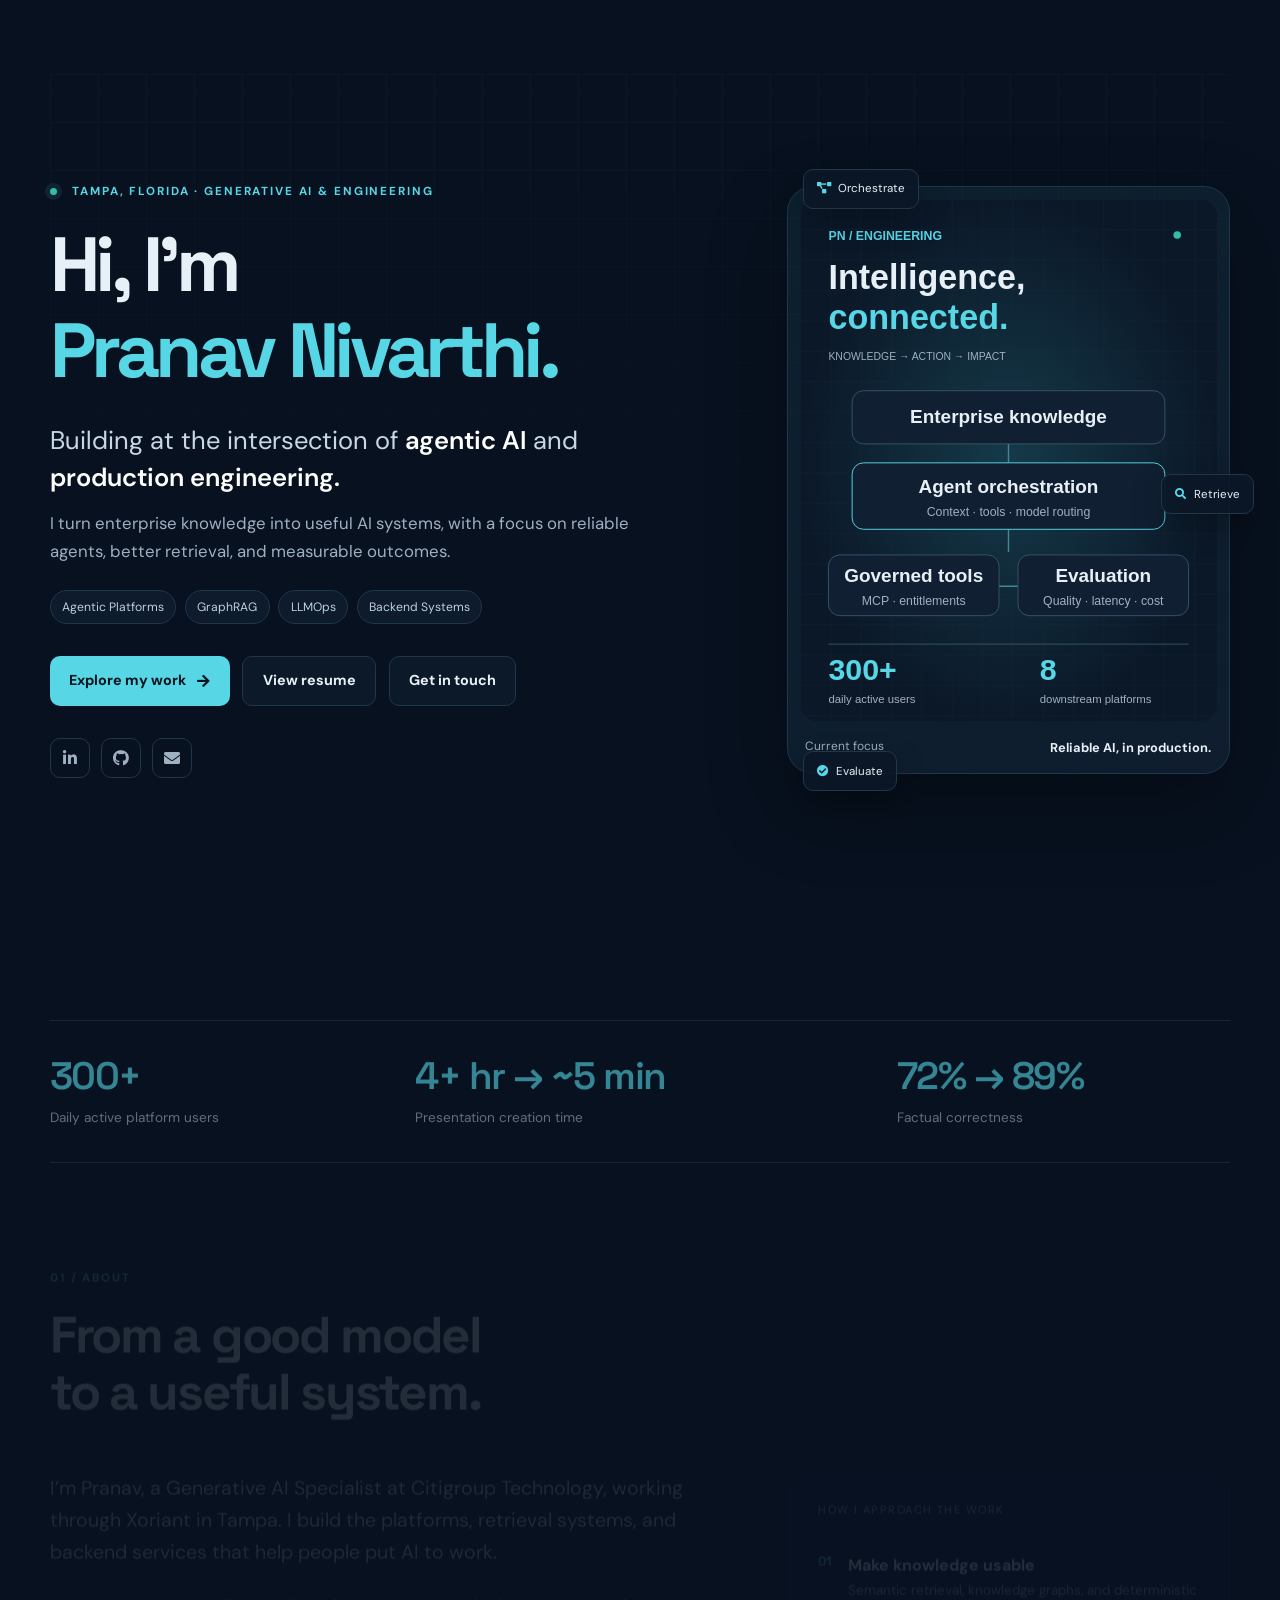
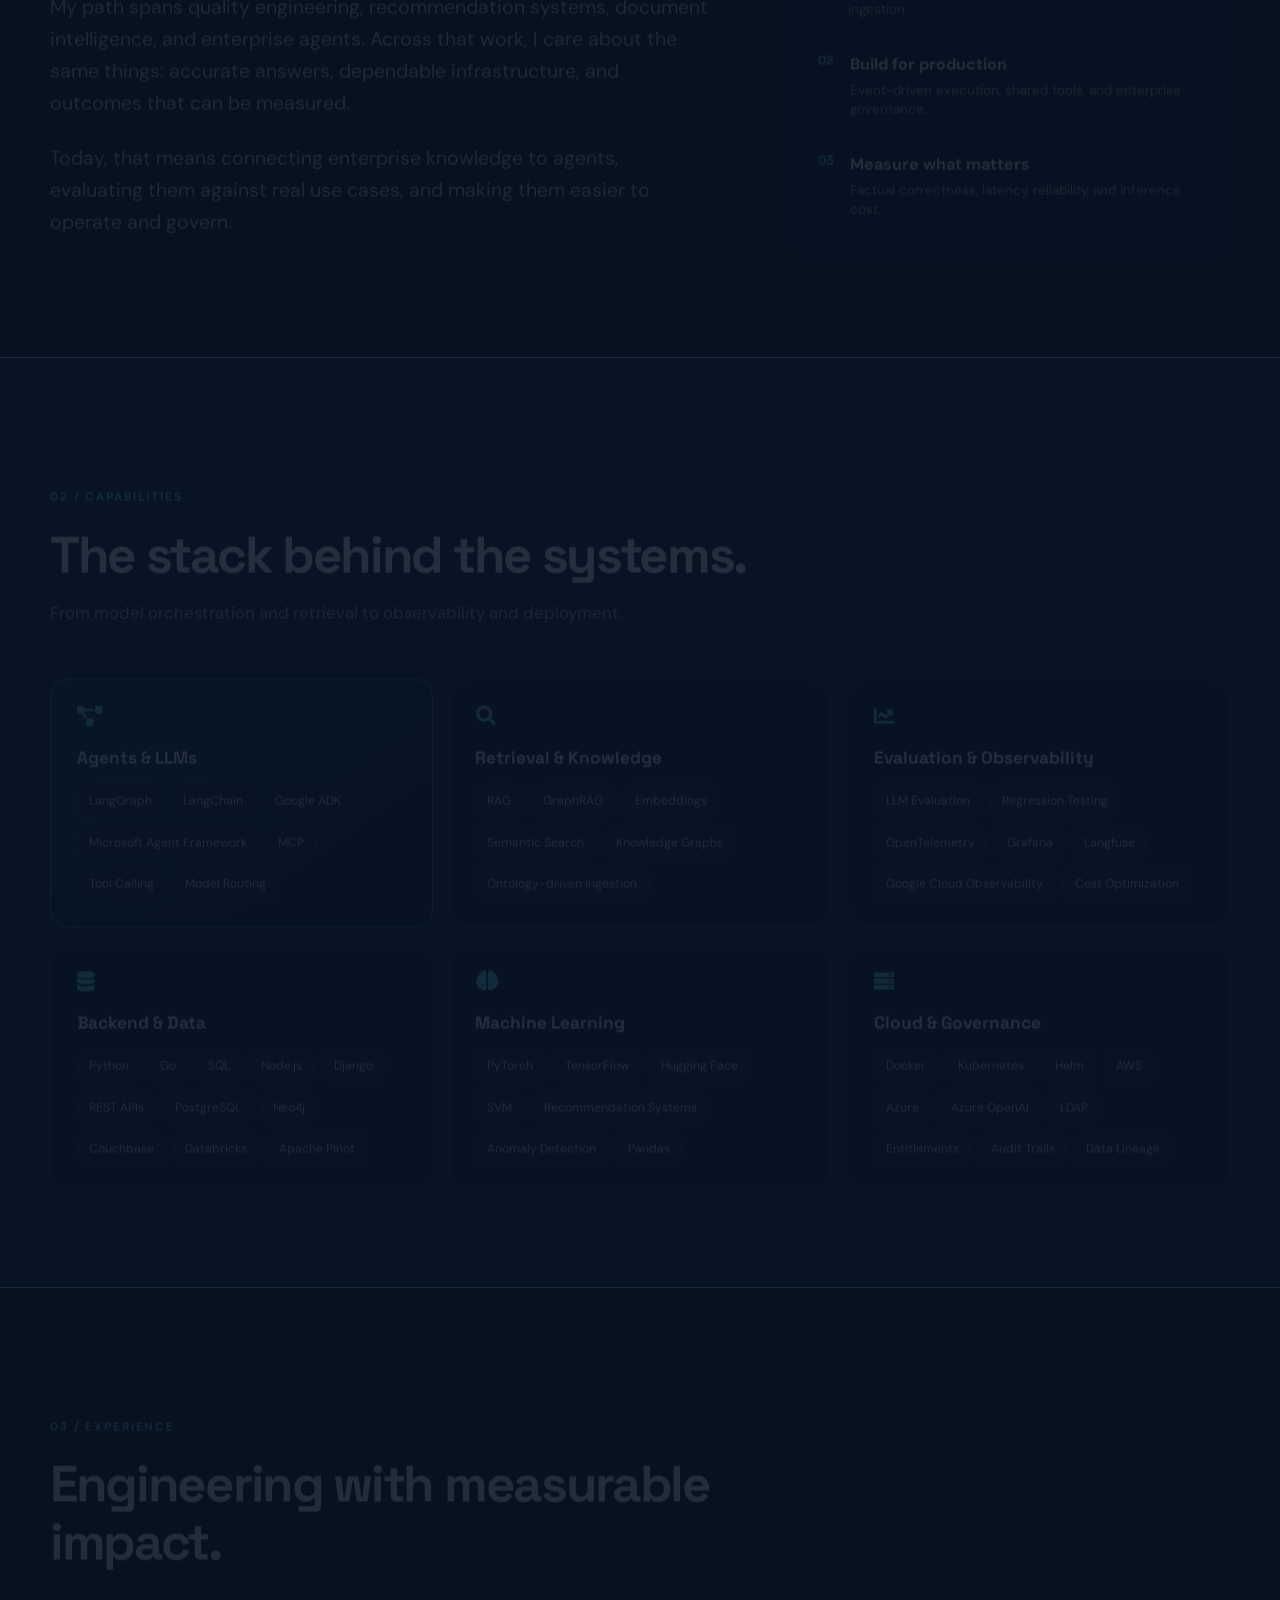
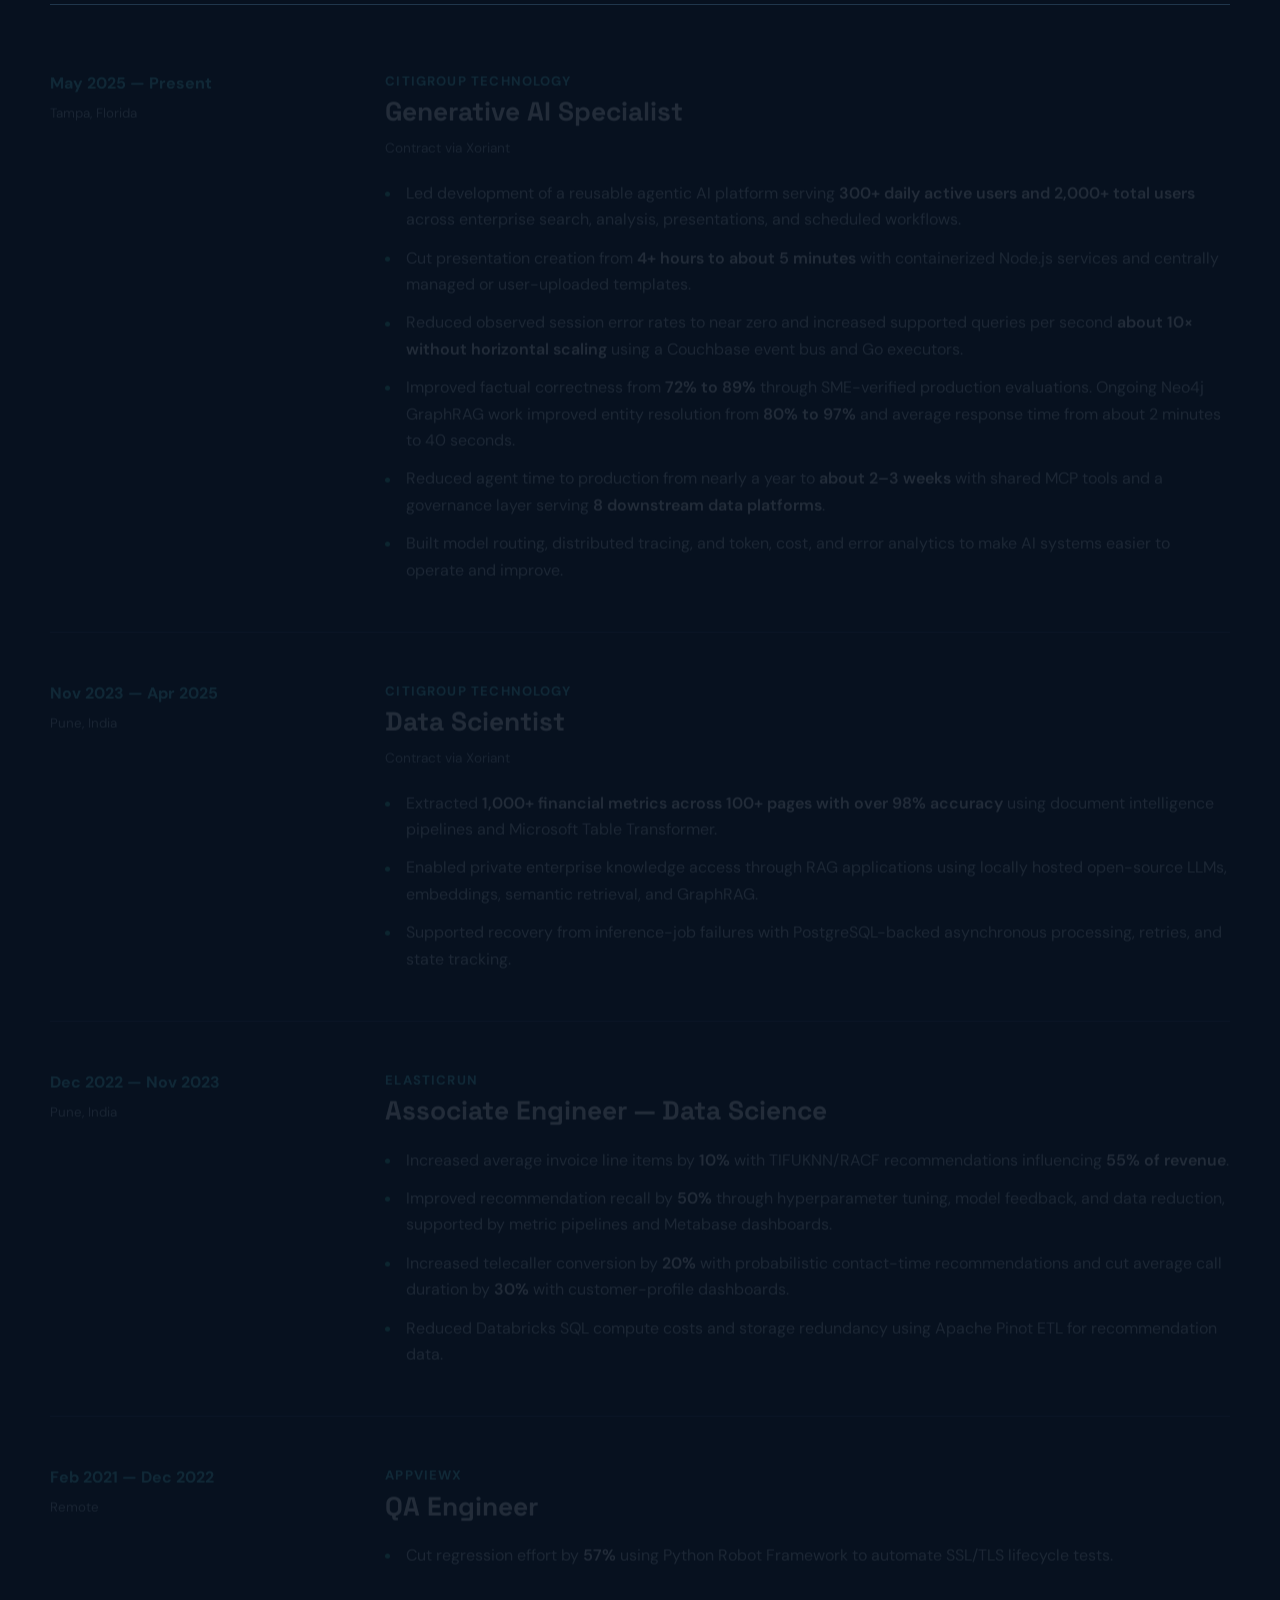
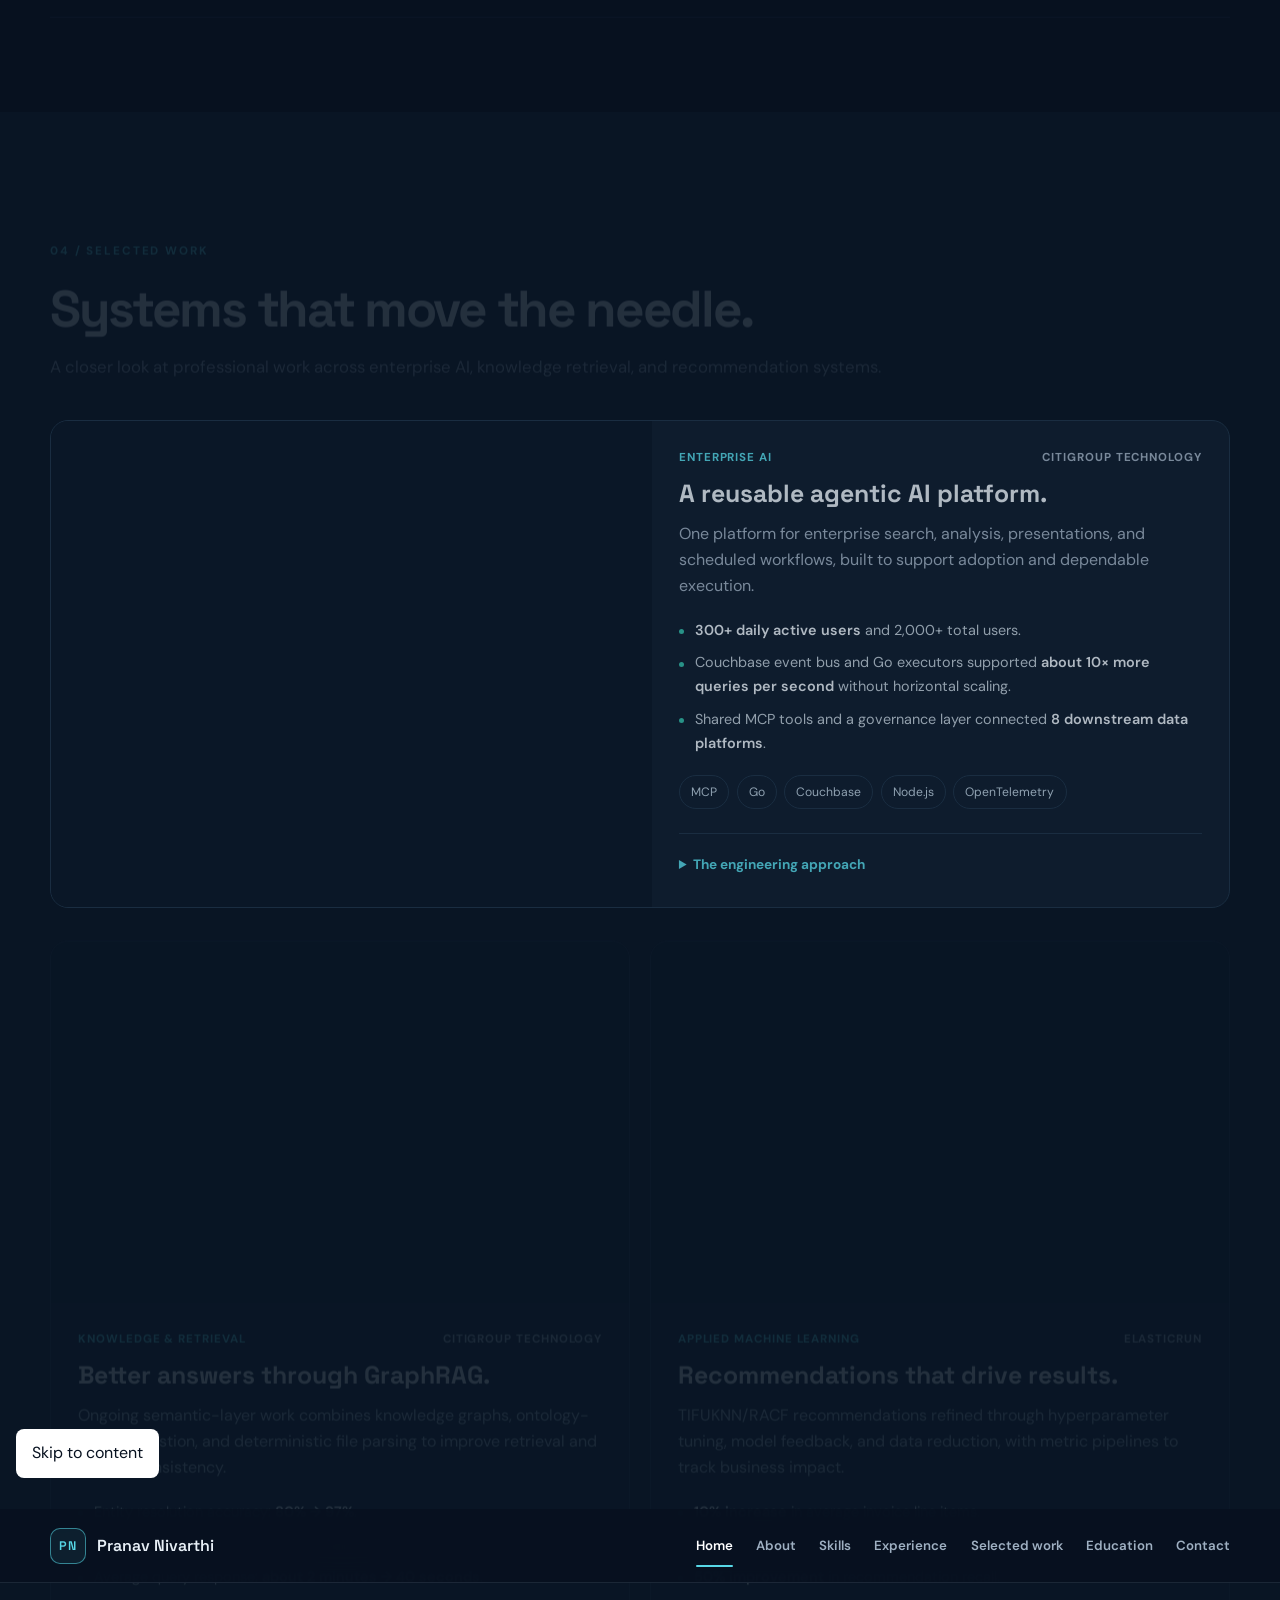
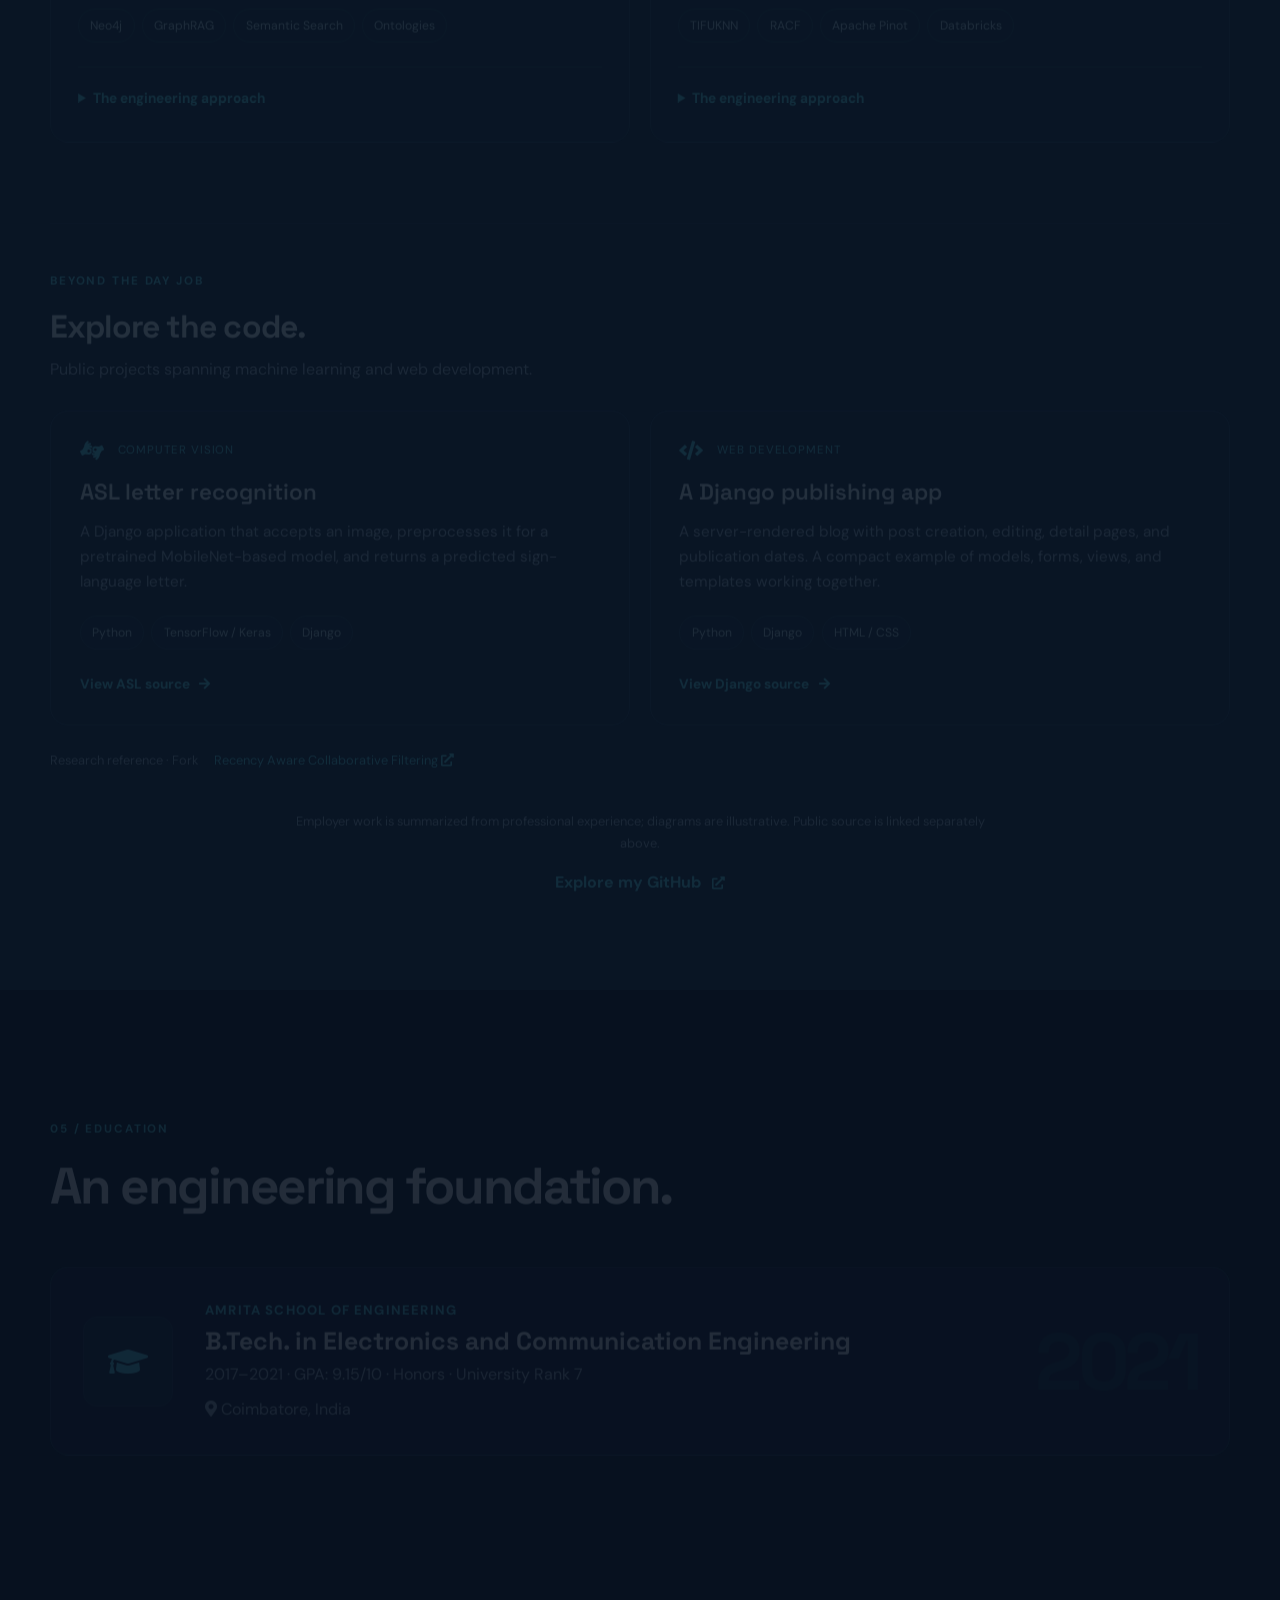
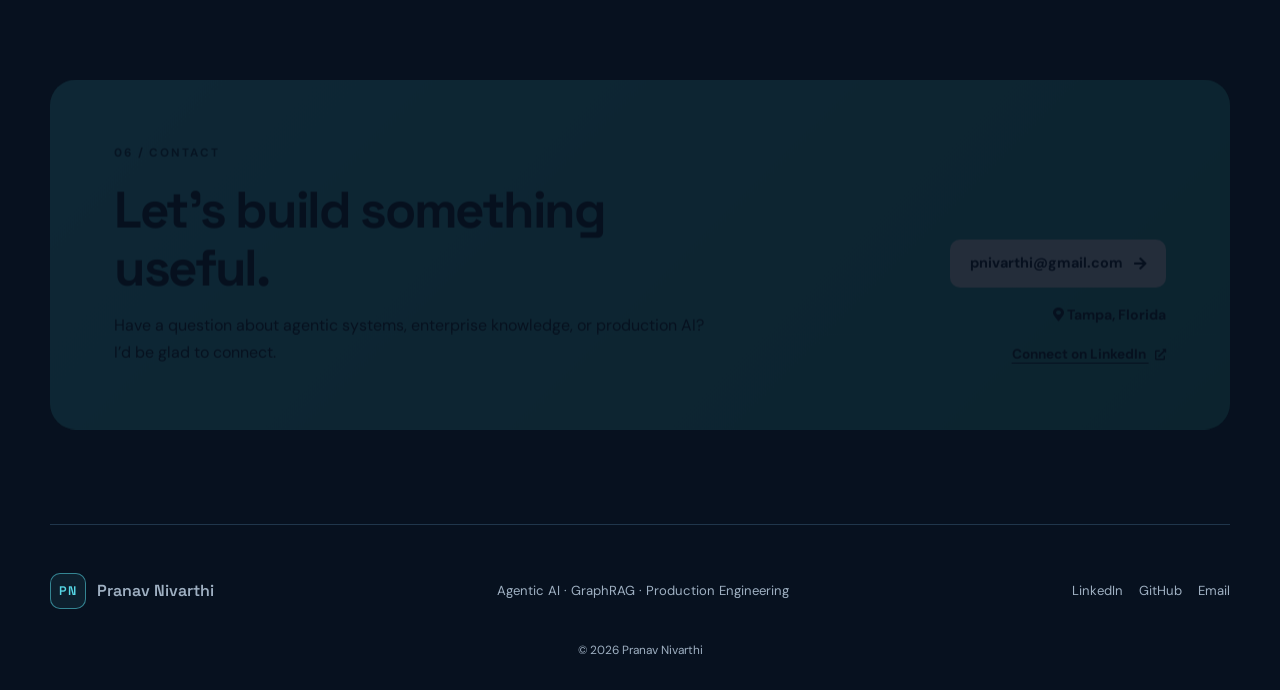
==== projects/index.html @ 1e0ce8ba "Build Pranav Nivarthi portfolio for GitHub Pages" ====
<!doctype html><html lang="en"><head><meta charset="utf-8"><meta name="viewport" content="width=device-width,initial-scale=1"><meta http-equiv="refresh" content="0;url=../#projects"><link rel="canonical" href="https://pnivarthi.github.io/#projects"><title>Selected Work | Pranav Nivarthi</title></head><body style="background:#07111f;color:#e8f0f7;font:18px sans-serif;padding:3rem"><p>Explore <a style="color:#57d7e6" href="../#projects">Pranav Nivarthi’s selected work</a>.</p></body></html>
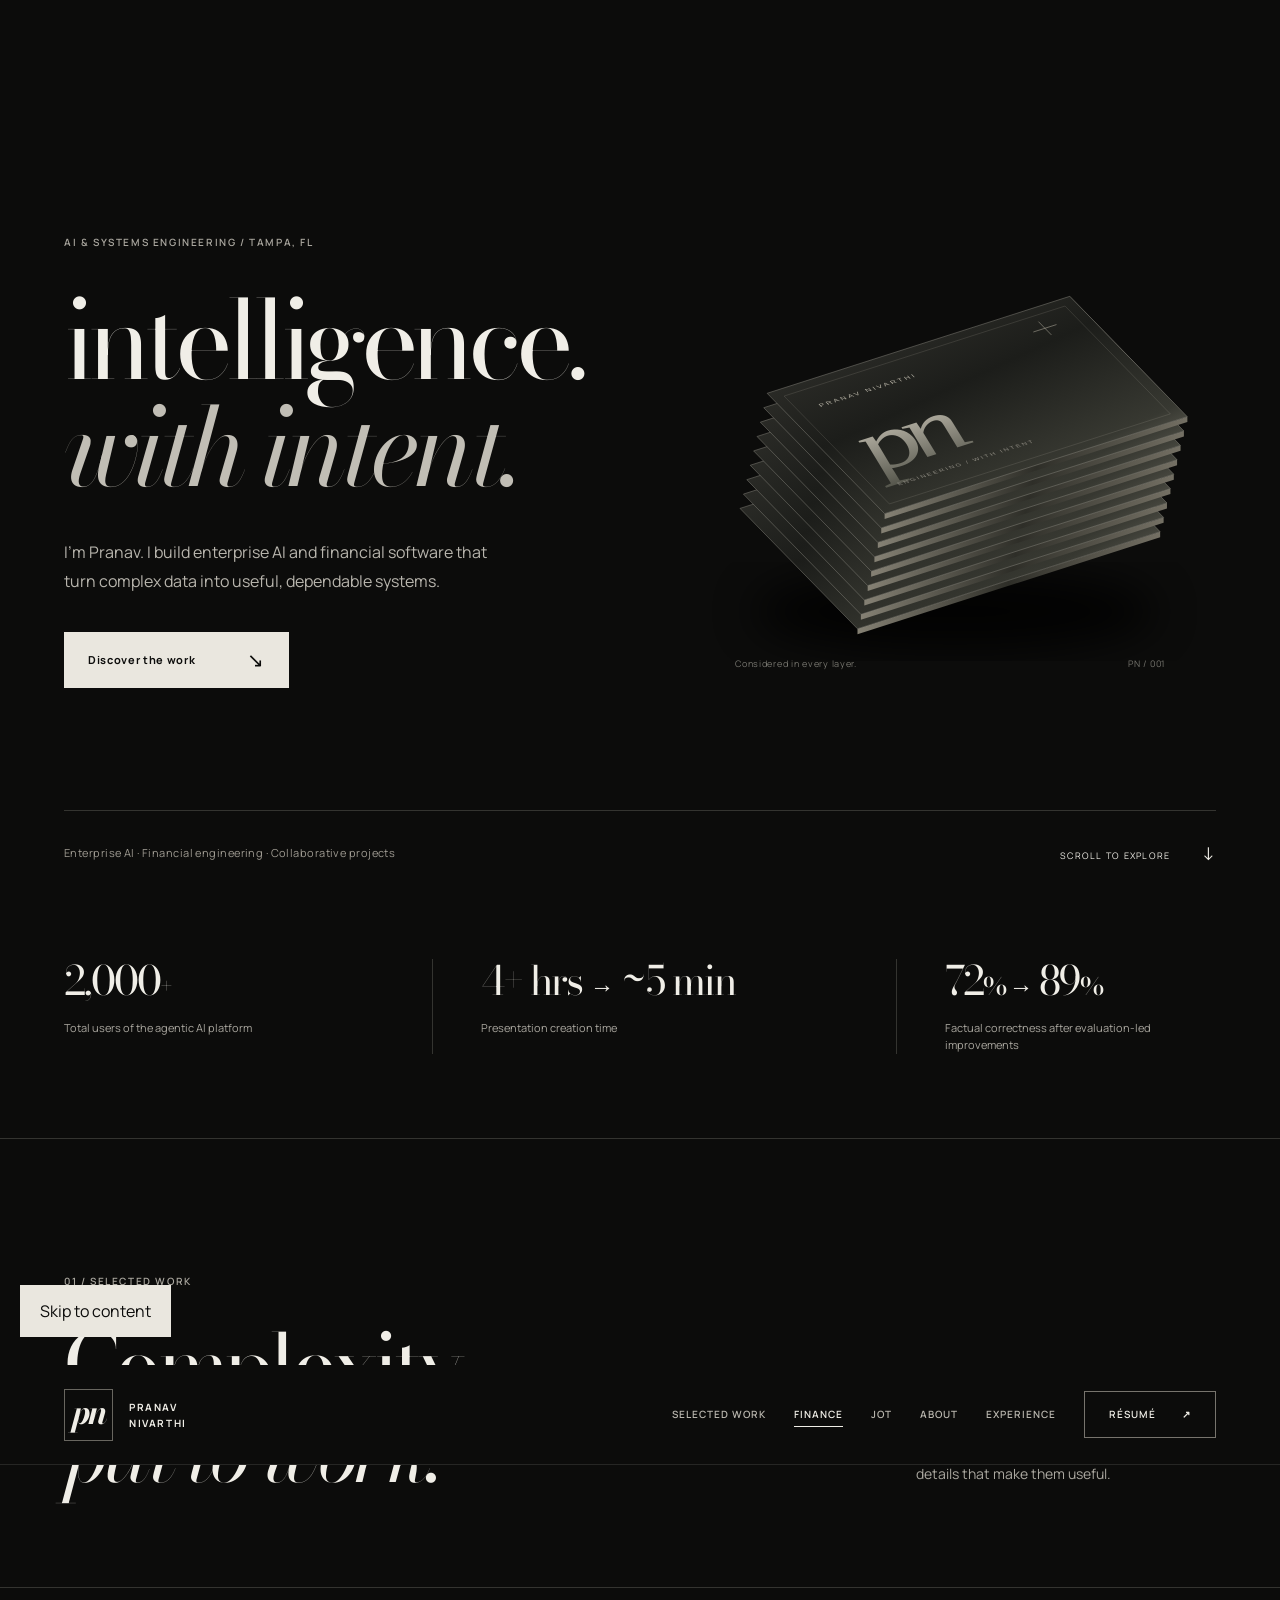
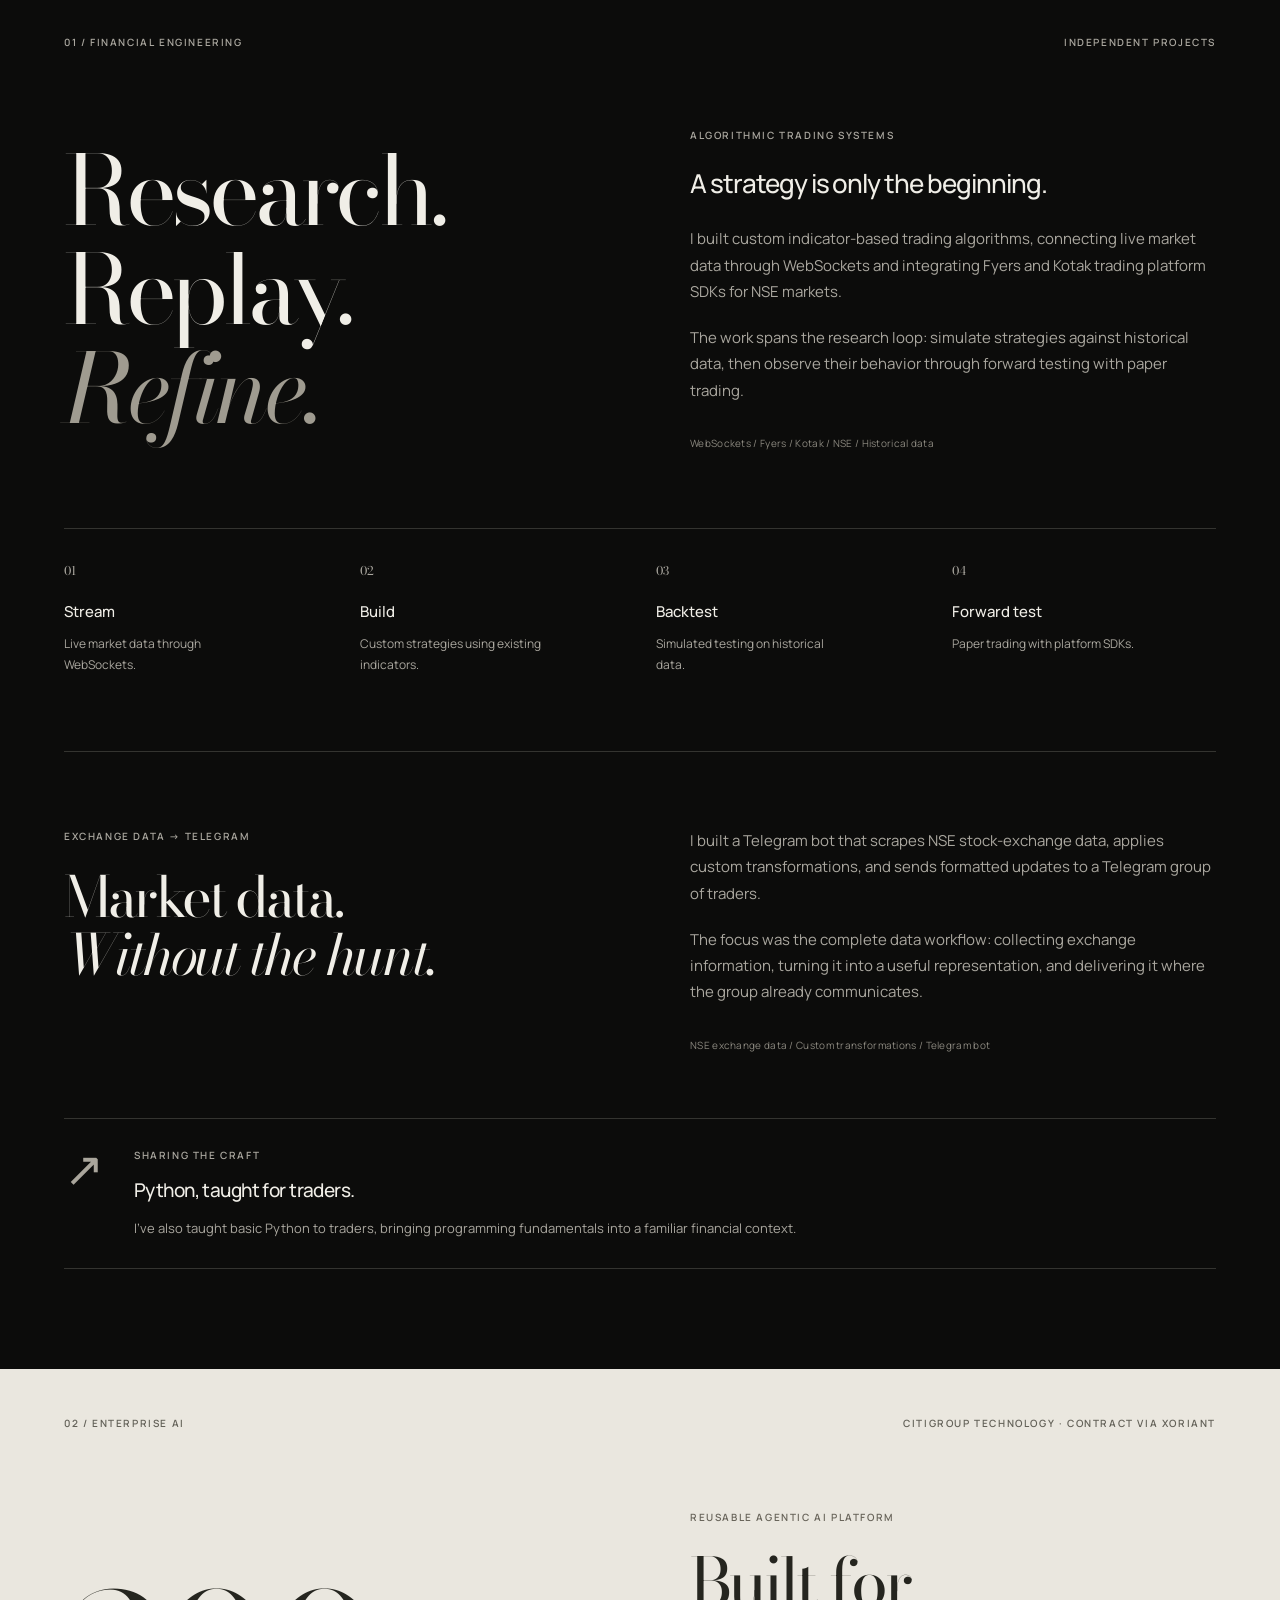
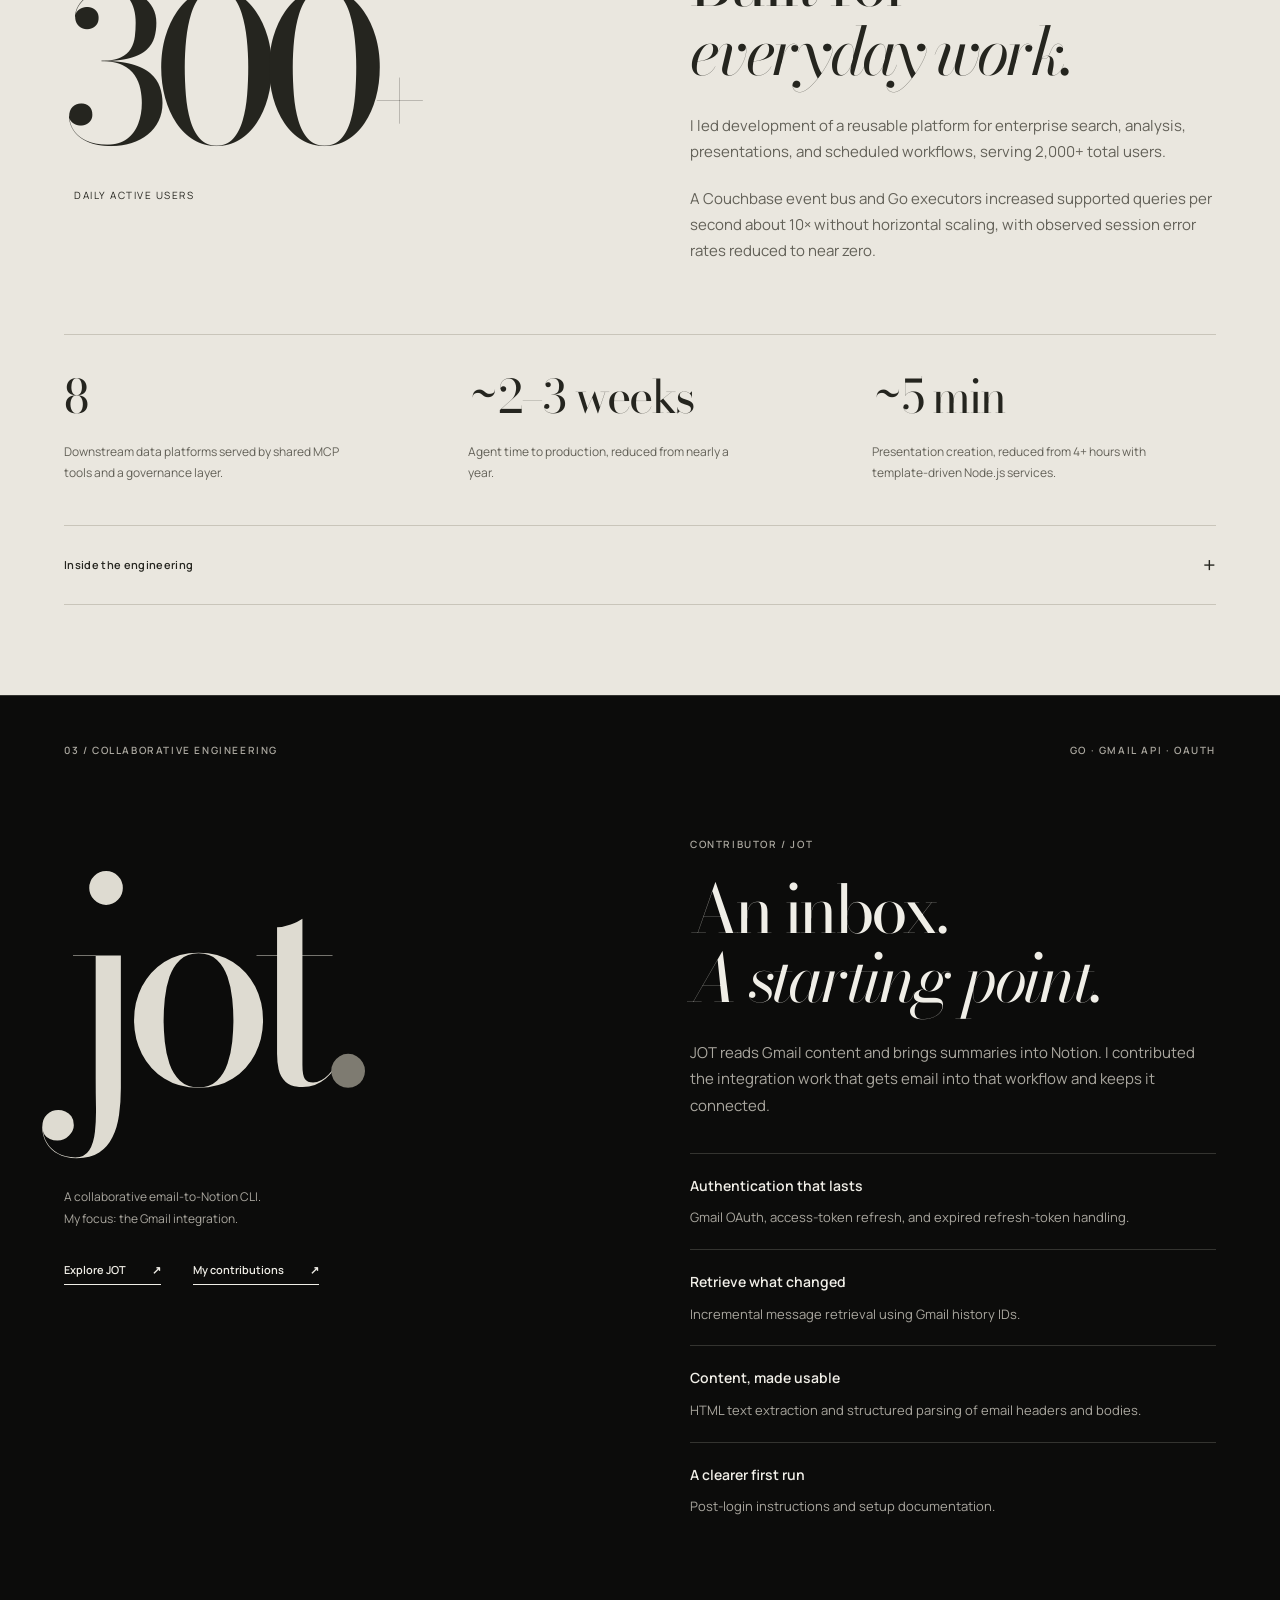
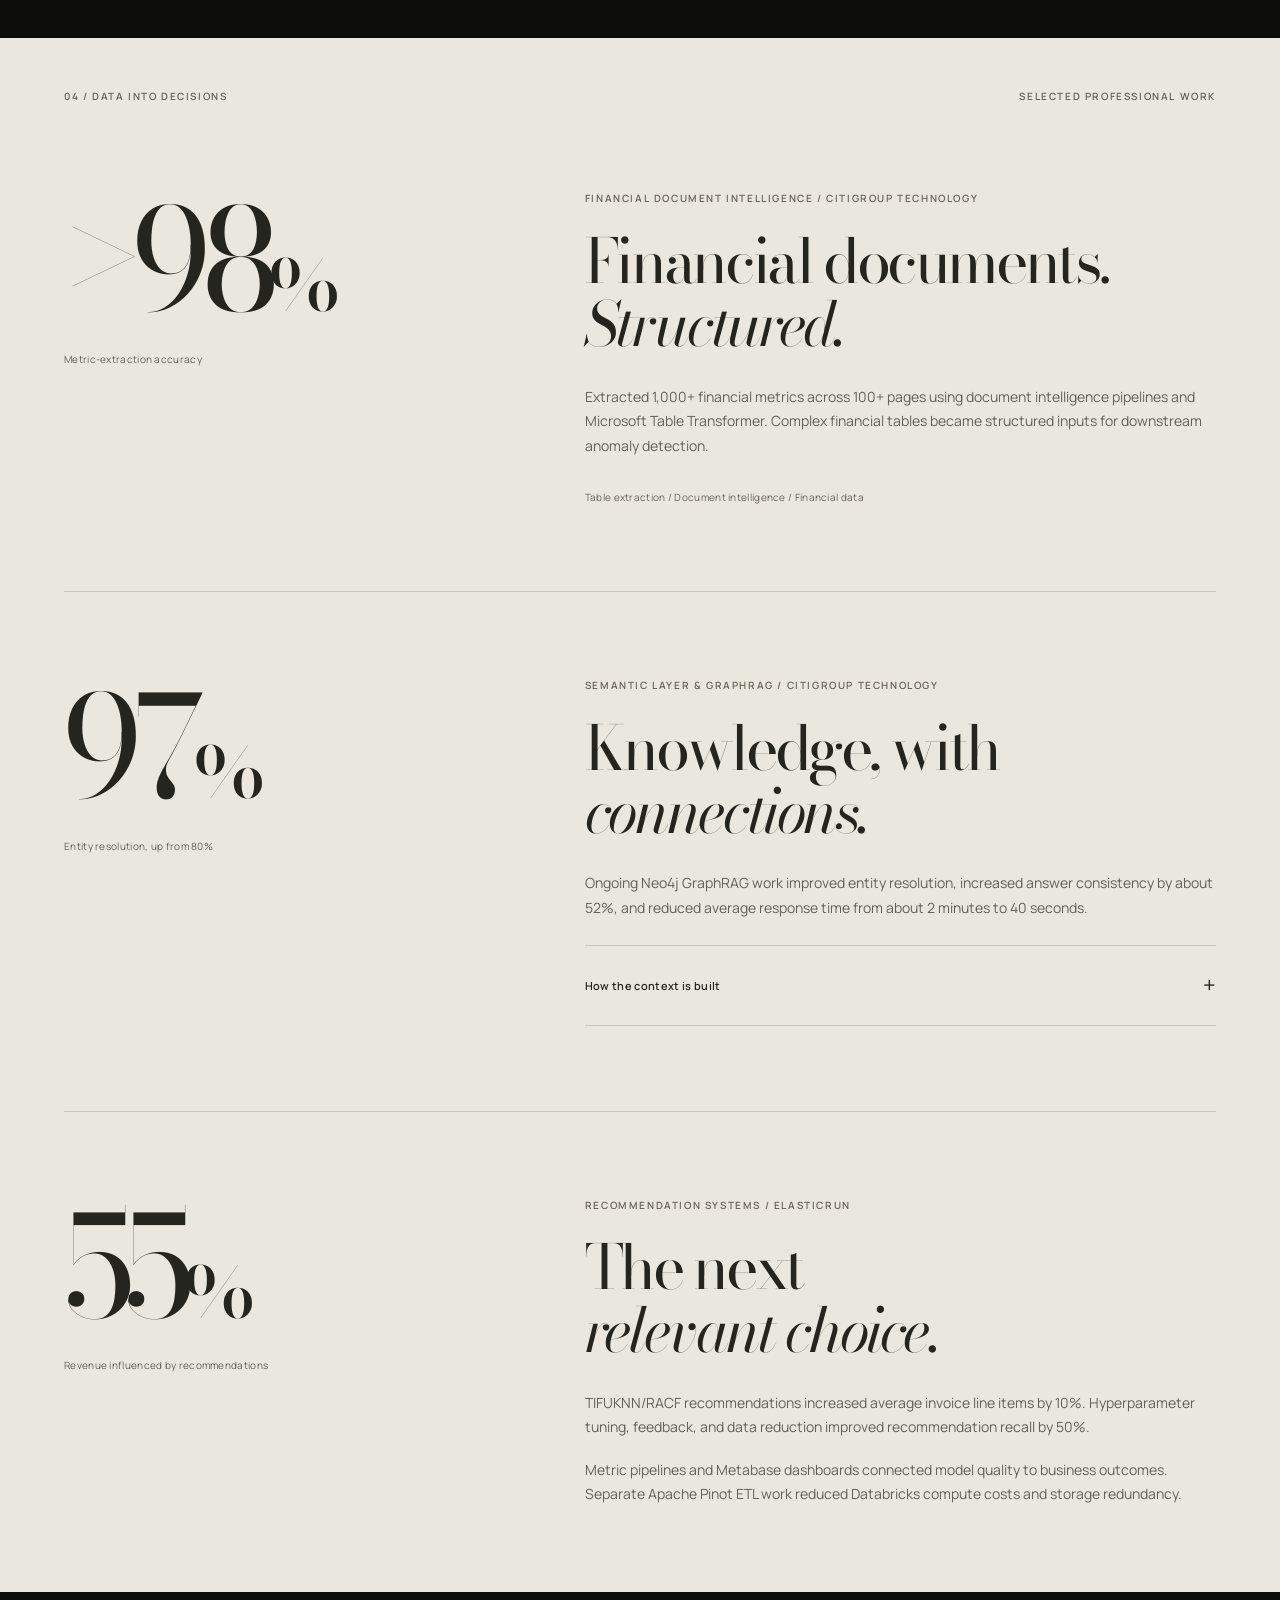
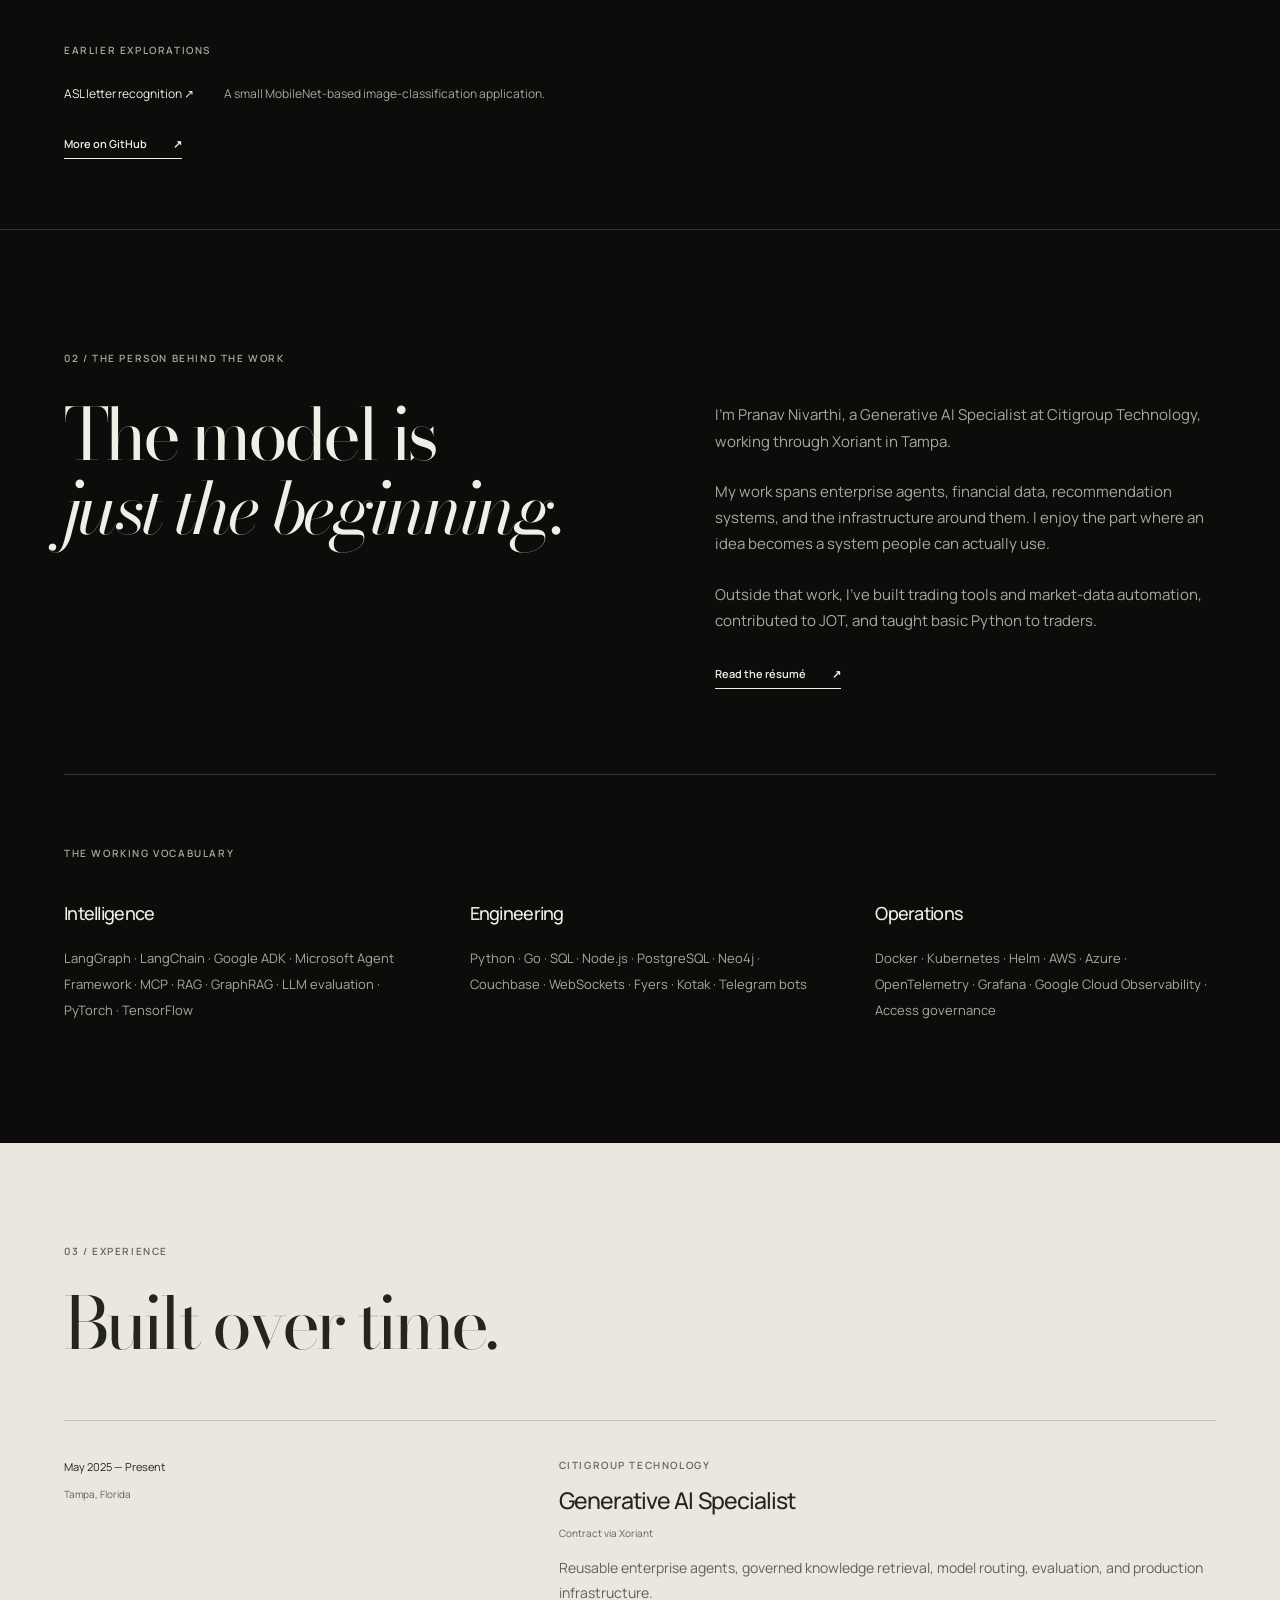
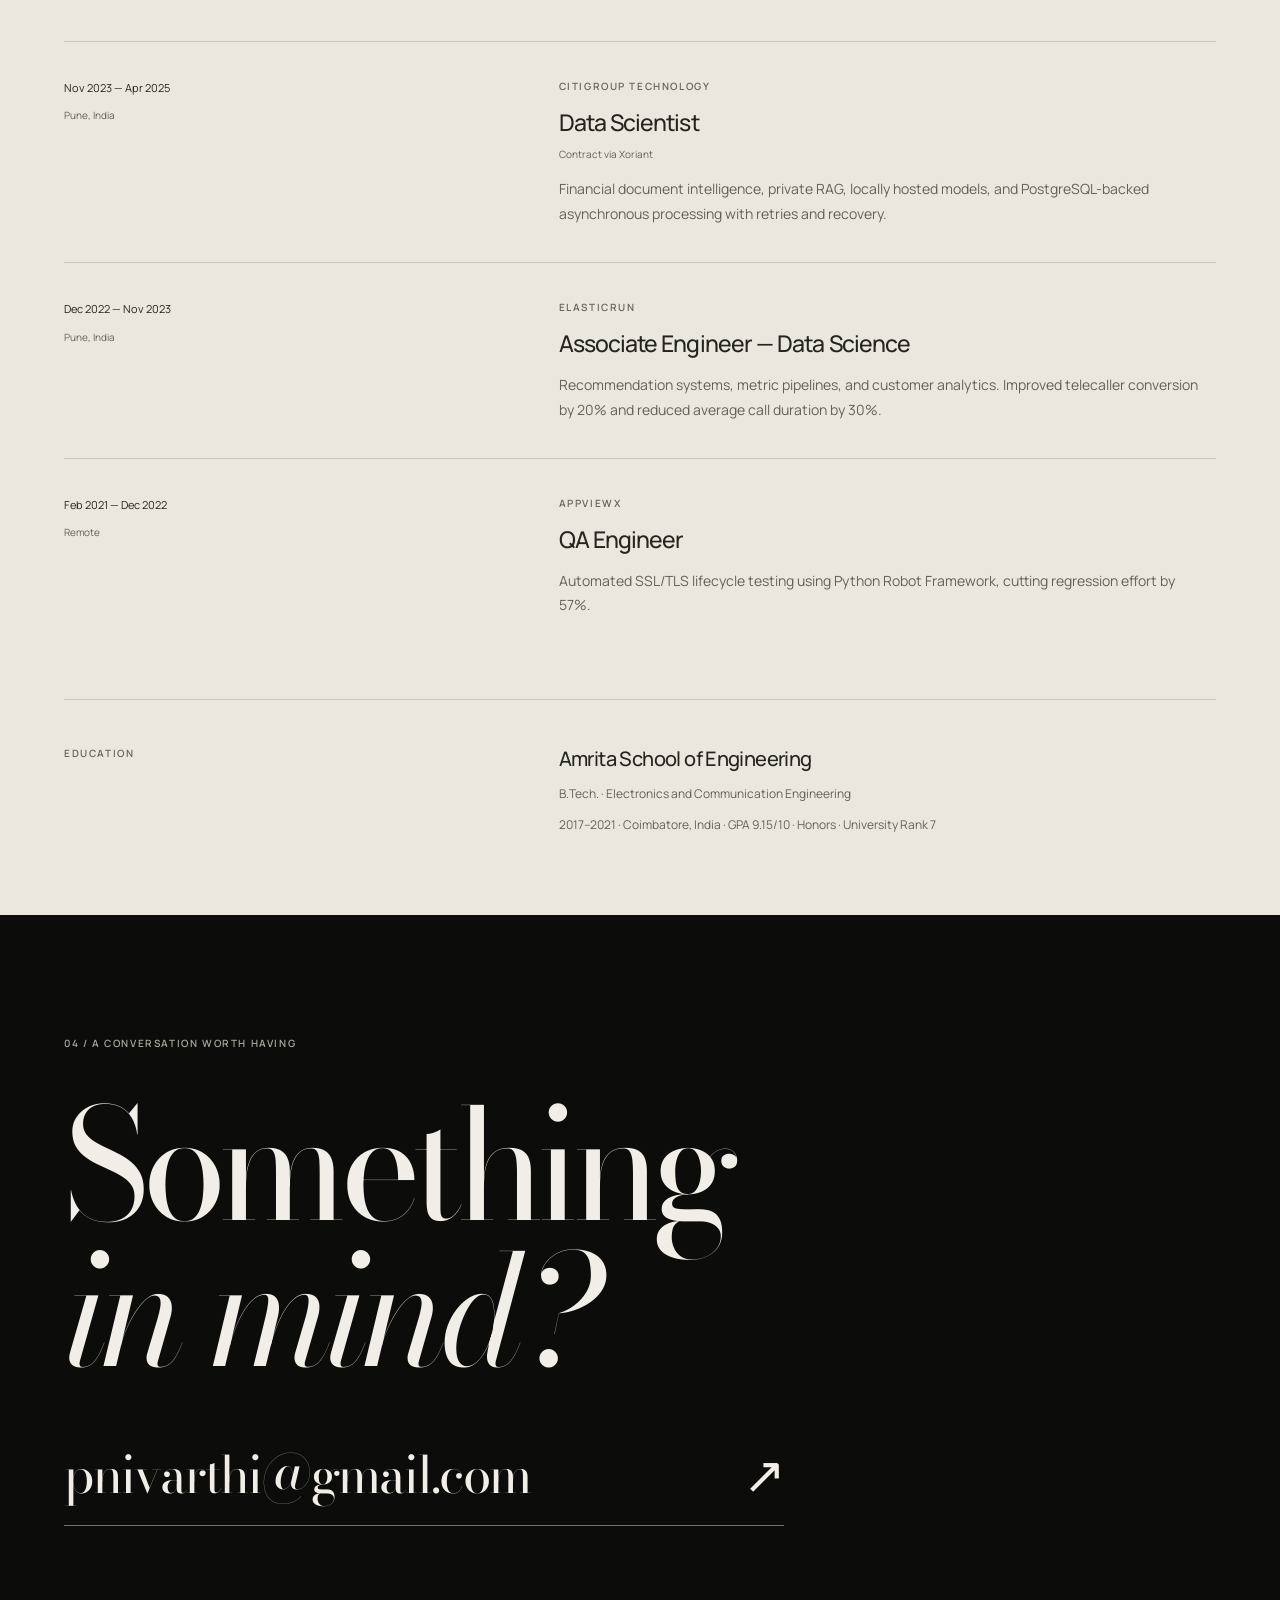
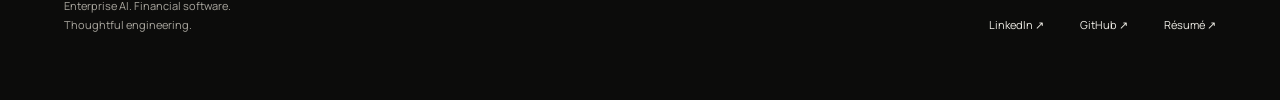
==== commit 2ae54760: "Redesign portfolio with editorial styling and feature finance work and JOT" ====
--- a/projects/index.html
+++ b/projects/index.html
@@ -1 +1 @@
-<!doctype html><html lang="en"><head><meta charset="utf-8"><meta name="viewport" content="width=device-width,initial-scale=1"><meta http-equiv="refresh" content="0;url=../#projects"><link rel="canonical" href="https://pnivarthi.github.io/#projects"><title>Selected Work | Pranav Nivarthi</title></head><body style="background:#07111f;color:#e8f0f7;font:18px sans-serif;padding:3rem"><p>Explore <a style="color:#57d7e6" href="../#projects">Pranav Nivarthi’s selected work</a>.</p></body></html>+<!doctype html><html lang="en"><head><meta charset="utf-8"><meta name="viewport" content="width=device-width,initial-scale=1"><meta http-equiv="refresh" content="0;url=../#projects"><link rel="canonical" href="https://pnivarthi.github.io/#projects"><title>Selected Work | Pranav Nivarthi</title></head><body style="background:#0c0c0b;color:#eae7df;font:18px Georgia,serif;padding:3rem"><p>Explore <a style="color:#eae7df" href="../#projects">Pranav Nivarthi’s selected work</a>.</p></body></html>
